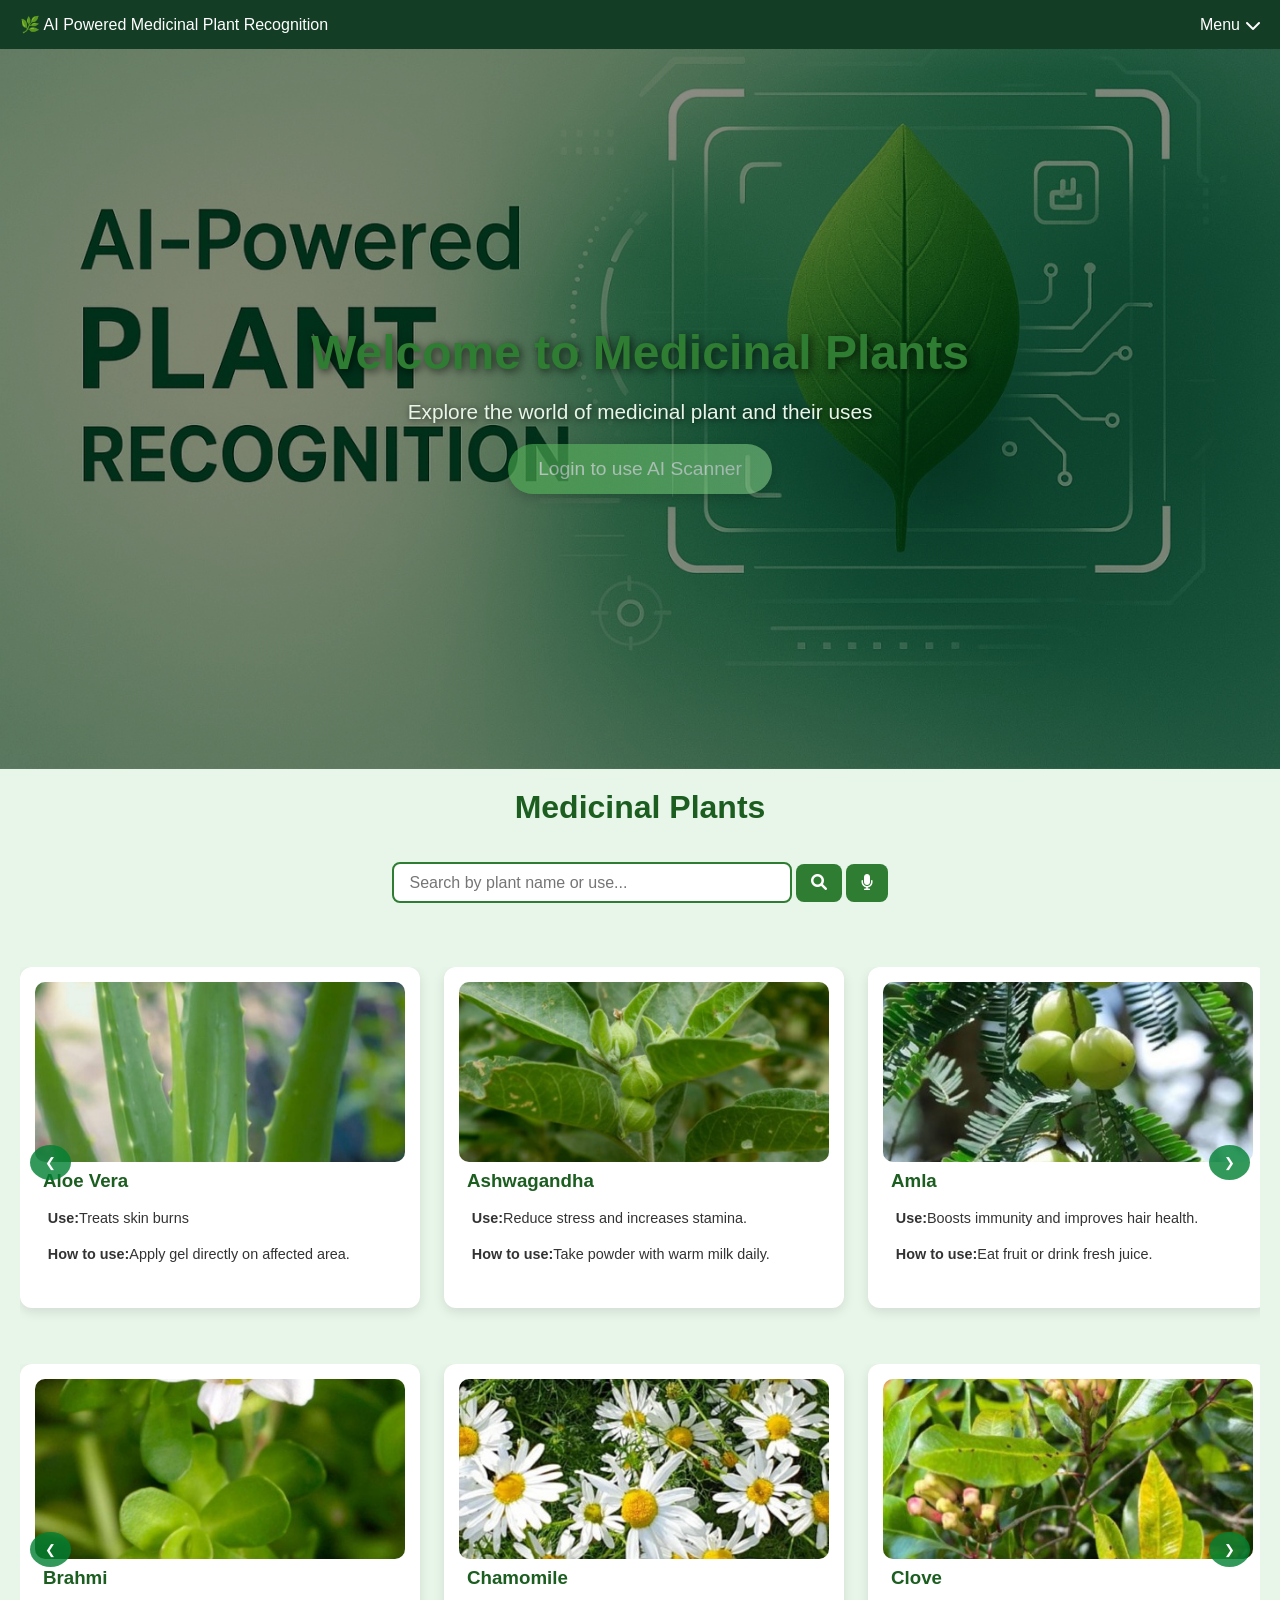
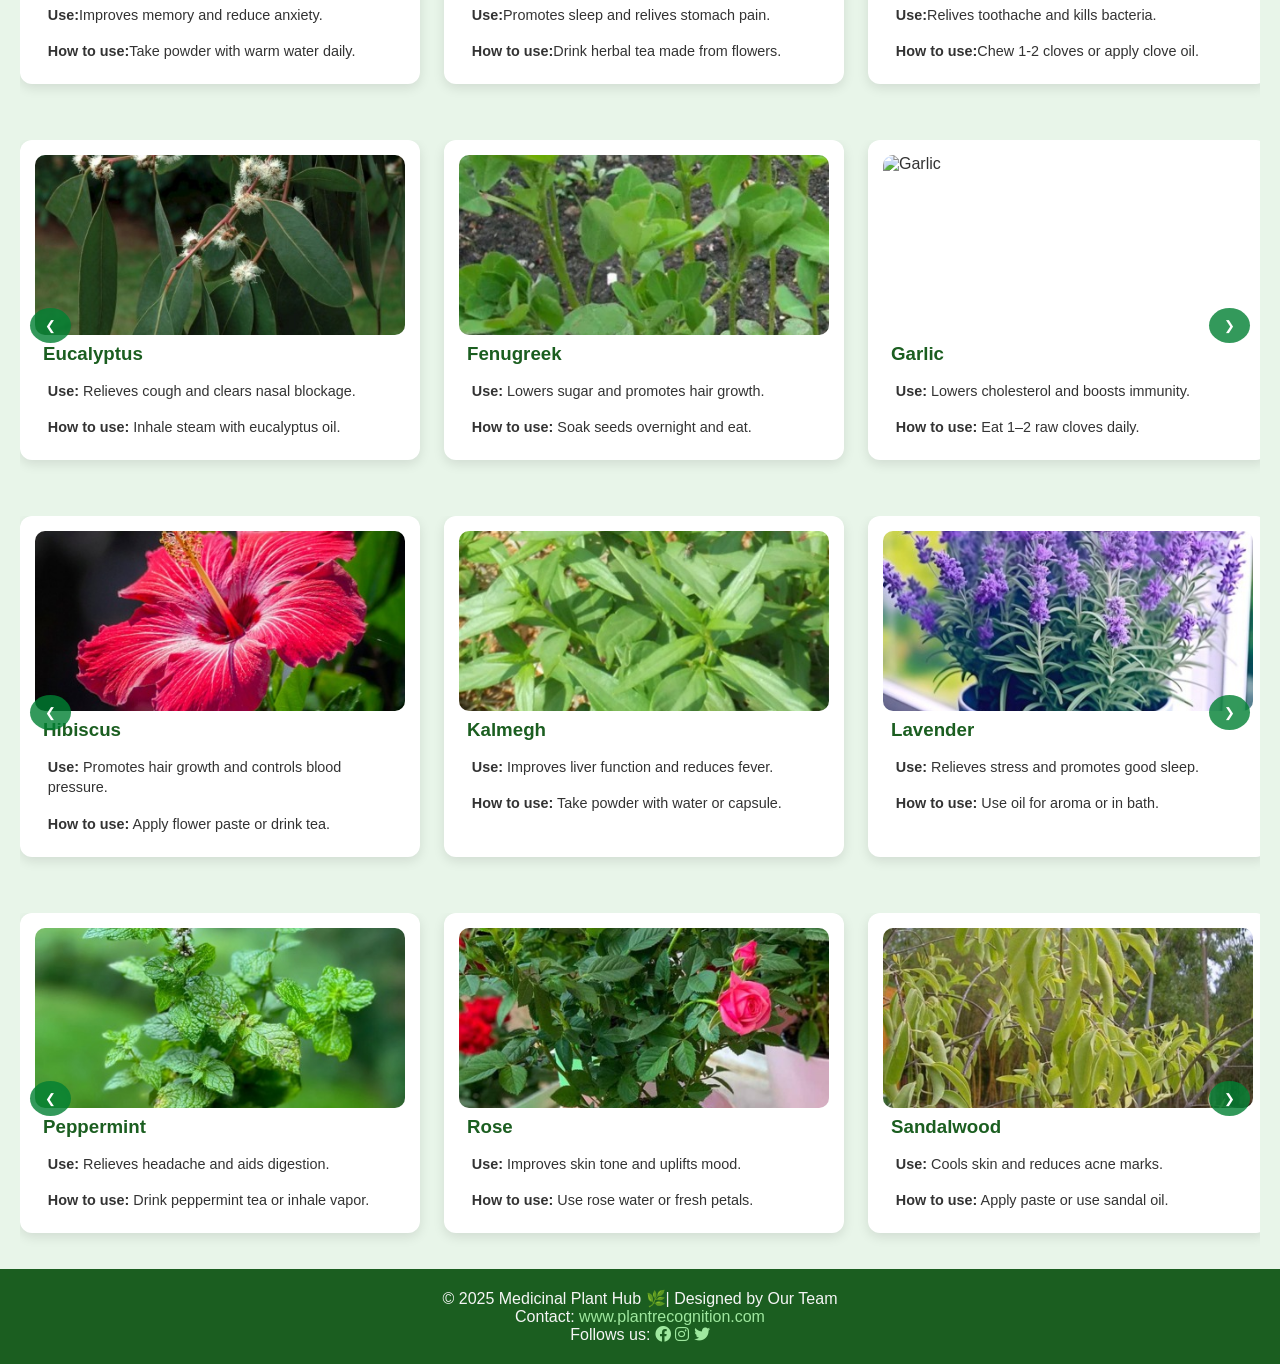
==== index.html @ be01adc6 "Add files via upload" ====
<!DOCTYPE html>
<html>
   <head>
      <meta charset="UTF-8">
      <meta name="viewport" content="width=device-width, initial-scale=1.0">
      <title>Medicinal Plant</title>
      <link rel="stylesheet" href="css/style.css">
      <link rel="stylesheet" href="https://cdnjs.cloudflare.com/ajax/libs/font-awesome/6.0.0/css/all.min.css">
   </head>

   <body>
      <!-- Navbar -->
      <nav class="navbar">
         <div class="logo">🌿 AI Powered Medicinal Plant Recognition</div>
         <div class="dropdown">
            <button class="dropdown-btn">Menu <i class="fa fa-chevron-down"></i></button>
            <div class="dropdown-content">
               <a href="about.html"><i class="fa fa-info-circle"></i> About</a>
               <a href="signin.html" id="loginBtn"><i class="fa fa-sign-in-alt"></i> Login </a>
               <button id="logoutBtn"><i class="fa fa-sign-out-alt"></i> Logout</button>
            </div>
         </div>
      </nav>


      <header class="hero" style="background-image: url(images/home.jpg);">
         <div class="hero-content"> 
            <h1>Welcome to Medicinal Plants</h1>
            <p>Explore the world of medicinal plant and their uses</p>
            <a href="scanner/scanner.html"><button id="aiScanner" class="ai-btn">Try AI Plant Scanner</button></a>
         </div>
      </header> 
      
      <!-- Search Section -->
      <section class="search-section">
         <h2>Medicinal Plants</h2>
         <div class="search-box">
            <input type="text" id="searchInput" placeholder="Search by plant name or use...">
            <button id="homeSearchBtn"><i class="fa fa-search"></i></button>
            <button id="voiceBtn" title="Voice Search"><i class="fa fa-microphone"></i></button>
            <p id="voiceText"></p>
         </div>
      </section>
      
      <!-- Plant Section Section --> 
       <section id="plantGallery1" class="gallery">
         <div class="carousel-container">
            <button class="scroll-btn left">&#10094;</button>
            <div  class="plant-row">
               <div class="plant-card">
                  <img src="images/aloe vera.jpg" alt="Aloe Vera">
                  <h3>Aloe Vera</h3>
                  <p><strong>Use:</strong>Treats skin burns</p>
                  <p><strong>How to use:</strong>Apply gel directly on affected area.</p>
               </div>
               
               <div class="plant-card">
                  <img src="images/ashwagandha.jpg" alt="Ashwagandha">
                  <h3>Ashwagandha</h3>
                  <p><strong>Use:</strong>Reduce stress and increases stamina.</p>
                  <p><strong>How to use:</strong>Take powder with warm milk daily.</p>
               </div>
               
               <div class="plant-card">
                  <img src="images/amla.jpg" alt="Amla">
                  <h3>Amla</h3>
                  <p><strong>Use:</strong>Boosts immunity and improves hair health.</p>
                  <p><strong>How to use:</strong>Eat fruit or drink fresh juice.</p>
               </div>
               
               <div class="plant-card">
                  <img src="images/bael.jpg" alt="Bael">
                  <h3>Bael</h3>
                  <p><strong>Use:</strong>improves digestion and relives constipation. </p>
                  <p><strong>How to use:</strong>Eat ripe pulp or drink Bael juice.</p>
               </div>
               
               <div class="plant-card">
                  <img src="images/bhringraj.jpg" alt="Bhringraj">
                  <h3>Bhringraj</h3>
                  <p><strong>Use:</strong>Promotes hair growth and reduce dandruff.</p>
                  <p><strong>How to use:</strong>Use oil on scalp or take powder with water.</p>
               </div>

               <div class="plant-card">
                  <img src="images/bitter gourd.jpg" alt="Bitter">
                  <h3>Bitter gourd</h3>
                  <p><strong>Use:</strong>Controls diabetes and purifies blood.</p>
                  <p><strong>How to use:</strong>Drink as juice or cook as vegetable.</p>
               </div>
            </div> 
            <button class="scroll-btn right">&#10095;</button>
         </div>
      </section> 

      <section id="plantGallery2" class="gallery">
         <div class="carousel-container">
            <button class="scroll-btn left">&#10094;</button>
            <div  class="plant-row">
               <div class="plant-card">
                  <img src="images/brahmi.jpg" alt="Brahmi">
                  <h3>Brahmi</h3>
                  <p><strong>Use:</strong>Improves memory and reduce anxiety.</p>
                  <p><strong>How to use:</strong>Take powder with warm water daily.</p>
               </div>

               <div class="plant-card">
                  <img src="images/chamomile.jpg" alt="chamomile">
                  <h3>Chamomile</h3>
                  <p><strong>Use:</strong>Promotes sleep and relives stomach pain.</p>
                  <p><strong>How to use:</strong>Drink herbal tea made from flowers.</p>
               </div>

               <div class="plant-card">
                  <img src="images/clove plant.jpg" alt="Clove">
                  <h3>Clove</h3>
                  <p><strong>Use:</strong>Relives toothache and kills bacteria.</p>
                  <p><strong>How to use:</strong>Chew 1-2 cloves or apply clove oil.</p>
               </div>

               <div class="plant-card">
                  <img src="images/coriander.jpg" alt="coriander">
                  <h3>Coriander</h3>
                  <p><strong>Use:</strong>Improves digestion and detoxifies body.</p>
                  <p><strong>How to use:</strong>Drink seed water or use fresh leaves</p>
               </div>

               <div class="plant-card">
                  <img src="images/curry leaves.jpg" alt="curry leaves">
                  <h3>Curry leaves</h3>
                  <p><strong>Use:</strong>Promotes hair growth and supports liver health.</p>
                  <p><strong>How to use:</strong>Eat raw or add to daily food.</p>
               </div>

               <div class="plant-card">
                  <img src="images/cinnamom.jpg" alt="cinnamon">
                  <h3>Cinnamon</h3>
                  <p><strong>Use:</strong>Controls blood sugar and aids digestion.</p>
                  <p><strong>How to use:</strong>Add powder to tea or warm water.</p>
               </div>
            </div> 
            <button class="scroll-btn right">&#10095;</button>
         </div>
      </section> 
      
      <section id="plantGallery3" class="gallery">
         <div class="carousel-container">
            <button class="scroll-btn left">&#10094;</button>
            <div  class="plant-row">
               <div class="plant-card">
                  <img src="images/eucalyptus.jpg" alt="Eucalyptus">
                  <h3>Eucalyptus</h3>
                  <p><strong>Use:</strong> Relieves cough and clears nasal blockage.</p>
                  <p><strong>How to use:</strong> Inhale steam with eucalyptus oil.</p>
               </div>

               <div class="plant-card">
                  <img src="images/fenugreek.jpg" alt="Fenugreek">
                  <h3>Fenugreek</h3>
                  <p><strong>Use:</strong> Lowers sugar and promotes hair growth.</p>
                  <p><strong>How to use:</strong> Soak seeds overnight and eat.</p>
               </div>

               <div class="plant-card">
                  <img src="images/Garlic.jpg" alt="Garlic">
                  <h3>Garlic</h3>
                  <p><strong>Use:</strong> Lowers cholesterol and boosts immunity.</p>
                  <p><strong>How to use:</strong> Eat 1–2 raw cloves daily.</p>
               </div>

               <div class="plant-card">
                  <img src="images/Giloy.jpg" alt="Giloy">
                  <h3>Giloy</h3>
                  <p><strong>Use:</strong> Boosts immunity and reduces fever.</p>
                  <p><strong>How to use:</strong> Drink stem juice or decoction daily.</p>
               </div>

               <div class="plant-card">
                  <img src="images/ginger.jpg" alt="Ginger">
                  <h3>Ginger</h3>
                  <p><strong>Use:</strong> Relieves cold, cough, and nausea.</p>
                  <p><strong>How to use:</strong> Drink ginger tea or chew raw slices.</p>
               </div>

               <div class="plant-card">
                  <img src="images/gotu kola.jpg" alt="Gotu Kola">
                  <h3>Gotu Kola</h3>
                  <p><strong>Use:</strong> Improves memory and skin health.</p>
                  <p><strong>How to use:</strong> Take powder or capsule with water.</p>
               </div>
            </div> 
            <button class="scroll-btn right">&#10095;</button>
         </div>
      </section> 

      <section id="plantGallery4" class="gallery">
         <div class="carousel-container">
            <button class="scroll-btn left">&#10094;</button>
            <div  class="plant-row">
               <div class="plant-card">
                  <img src="images/hibiscus.jpg" alt="Hibiscus">
                  <h3>Hibiscus</h3>
                  <p><strong>Use:</strong> Promotes hair growth and controls blood pressure.</p>
                  <p><strong>How to use:</strong> Apply flower paste or drink tea.</p>
               </div>

               <div class="plant-card">
                  <img src="images/Kalmegh.jpg" alt="Kalmegh">
                  <h3>Kalmegh</h3>
                  <p><strong>Use:</strong> Improves liver function and reduces fever.</p>
                  <p><strong>How to use:</strong> Take powder with water or capsule.</p>
               </div>

               <div class="plant-card">
                  <img src="images/lavender.jpg" alt="Lavender">
                  <h3>Lavender</h3>
                  <p><strong>Use:</strong> Relieves stress and promotes good sleep.</p>
                  <p><strong>How to use:</strong> Use oil for aroma or in bath.</p>
               </div>
               <div class="plant-card">
                  <img src="images/lemongrass.jpg" alt="Lemongrass">
                  <h3>Lemongrass</h3>
                  <p><strong>Use:</strong> Improves digestion and reduces stress.</p>
                  <p><strong>How to use:</strong> Drink tea made from fresh leaves.</p>
               </div>
               
               <div class="plant-card">
                  <img src="images/mint.jpg" alt="Mint">
                  <h3>Mint</h3>
                  <p><strong>Use:</strong> Cools body and aids digestion.</p>
                  <p><strong>How to use:</strong> Add leaves to tea or juice.</p>
               </div>
               
               <div class="plant-card">
                  <img src="images/neem.jpg" alt="Neem">
                  <h3>Neem</h3>
                  <p><strong>Use:</strong> Purifies blood and treats acne.</p>
                  <p><strong>How to use:</strong> Apply paste or chew tender leaves.</p>
               </div>
            </div> 
            <button class="scroll-btn right">&#10095;</button>
         </div>
      </section> 

      <section id="plantGallery5" class="gallery">
         <div class="carousel-container">
            <button class="scroll-btn left">&#10094;</button>
            <div  class="plant-row">
               <div class="plant-card">
                  <img src="images/peppermint.jpg" alt="Peppermint">
                  <h3>Peppermint</h3>
                  <p><strong>Use:</strong> Relieves headache and aids digestion.</p>
                  <p><strong>How to use:</strong> Drink peppermint tea or inhale vapor.</p>
               </div>
               <div class="plant-card">
                  <img src="images/rose.jpg" alt="Rose">
                  <h3>Rose</h3>
                  <p><strong>Use:</strong> Improves skin tone and uplifts mood.</p>
                  <p><strong>How to use:</strong> Use rose water or fresh petals.</p>
               </div>
               
               <div class="plant-card">
                  <img src="images/sandalwood.jpg" alt="Sandalwood">
                  <h3>Sandalwood</h3>
                  <p><strong>Use:</strong> Cools skin and reduces acne marks.</p>
                  <p><strong>How to use:</strong> Apply paste or use sandal oil.</p>
               </div>
               
               <div class="plant-card">
                  <img src="images/shankhpushpi.jpg" alt="Shankhpushpi">
                  <h3>Shankhpushpi</h3>
                  <p><strong>Use:</strong> Improves memory and reduces stress.</p>
                  <p><strong>How to use:</strong> Take syrup or powder with milk.</p>
               </div>
               
               <div class="plant-card">
                  <img src="images/Tulsi.jpg" alt="Tulsi">
                  <h3>Tulsi (Holy Basil)</h3>
                  <p><strong>Use:</strong> Relieves cough and boosts immunity.</p>
                  <p><strong>How to use:</strong> Chew leaves or drink Tulsi tea.</p>
               </div>
               <div class="plant-card">
                  <img src="images/turmeric.jpg" alt="Turmeric">
                  <h3>Turmeric</h3>
                  <p><strong>Use:</strong> Reduces inflammation and boosts immunity.</p>
                  <p><strong>How to use:</strong> Mix in warm milk or apply paste.</p>
               </div>
            </div> 
            <button class="scroll-btn right">&#10095;</button>
         </div>
      </section> 

      <div id="plantModal" class="modal">
         <div class="modal-content">
            <span class="close-btn">&times;</span>
            <img id="modalImage" src="" alt="Plant Image">
            <h2 id="modalName"></h2>
            <p><strong>Use:</strong><span id="modalUse"></span></p>
            <p><strong>How to use:</strong><span id="modalHow"></span></p>
         </div>
      </div>

      <footer class="site-footer">
         <div class="footer-content">
            <p>&copy; 2025 Medicinal Plant Hub 🌿| Designed by Our Team  </p>
            <p>
               Contact: <a href="mailto:info@medicinalhub.com">www.plantrecognition.com</a>
            </p>
            <p>
               Follows us:
               <a href="#" class="socials-link"><i class="fa-brands fa-facebook"></i></a>
               <a href="#" class="socials-link"><i class="fa-brands fa-instagram"></i></a>
               <a href="#" class="socials-link"><i class="fa-brands fa-twitter"></i></a>
            </p>
         </div>
      </footer>
      <script src="js/script.js"></script>
   </body>

</html>
---- css/style.css ----
/* ================= RESET ================= */
* {
    margin: 0;
    padding: 0;
    box-sizing: border-box;
}

/* ================= BODY & GLOBAL ================= */
body {
    font-family: 'Poppins', sans-serif;
    background-color: #0a0606;
    color: #333;
    display: flex;
    flex-direction: column;
}

a {
    text-decoration: none;
    color: #4CAF50;
    transition: color 0.3s ease;
}

a:hover {
    color: #2E7D32;
}

h1, h3 {
    color: #2E7D32;
}

h2 {
    color: #2E7D32;
    opacity: 0;
    transform: translateY(10px);
    animation: fadeSlide 0.8s ease forwards;
}

@keyframes fadeSlide {
    from { opacity: 0; transform: translateY(10px); }
    to { opacity: 1; transform: translateY(0); }
}

/* ================= NAVBAR ================= */
.navbar {
    display: flex;
    justify-content: space-between;
    align-items: center;
    background-color: #143d25;
    padding: 15px 20px;
    color: #fff;
}


/* ================= DROPDOWN MENU ================= */

.dropdown {
    position: relative;
}

.dropdown-btn {
    background: transparent;
    border: none;
    color: white;
    font-size: 16px;
    font-weight: 500;
    cursor: pointer;
    display: flex;
    align-items: center;
    gap: 6px;
}

.dropdown-btn i {
    transition: transform 0.3s ease;
}

/* Dropdown box */
.dropdown-content {
    position: absolute;
    right: 0;
    top: 120%;
    background: white;
    min-width: 160px;
    border-radius: 10px;
    box-shadow: 0 10px 25px rgba(0,0,0,0.2);
    overflow: hidden;

    opacity: 0;
    transform: translateY(-10px);
    pointer-events: none;
    transition: all 0.35s ease;
    z-index: 20;
}

/* Show dropdown */
.dropdown.active .dropdown-content {
    opacity: 1;
    transform: translateY(0);
    pointer-events: auto;
}

/* Rotate arrow */
.dropdown.active .dropdown-btn i {
    transform: rotate(180deg);
}

/* Dropdown links */
.dropdown-content a,
.dropdown-content button {
    display: flex;
    align-items: center;
    gap: 10px;
    padding: 12px 15px;
    font-size: 15px;
    background: none;
    border: none;
    width: 100%;
    text-align: left;
    color: #2e7d32;
    cursor: pointer;
}

.dropdown-content a:hover,
.dropdown-content button:hover {
    background-color: #e8f5e9;
}

/* Logout color */
.dropdown-content button {
    color: #c62828;
}


/* ================= HERO SECTION ================= */
.hero {
    position: relative;
    height: 80vh;

    display: flex;
    align-items: center;
    justify-content: center;
    text-align: center;

    /* Background FIX */
    background-repeat: no-repeat;
    background-size: cover;
    background-position: center center;
    background-attachment: scroll;

    color: white;
    overflow: hidden;
}


.hero::before {
    content: "";
    position: absolute;
    inset: 0;
    background: rgba(0,0,0,0.45);
    z-index: 0;
}

.hero-content {
    position: relative;
    z-index: 1;
    padding: 20px;
    color: #e8f5e9;
}

.hero-content h1 {
    font-size: 3rem;
    font-weight: bold;
    text-shadow: 2px 2px 8px rgba(0,0,0,0.7);
}

.hero-content p {
    font-size: 1.3rem;
    margin: 20px 0;
    text-shadow: 1px 1px 6px rgba(0,0,0,0.7);
}

.ai-btn {
    background: linear-gradient(90deg, #4caf50, #81c784);
    color: white;
    border: none;
    border-radius: 30px;
    padding: 14px 30px;
    font-size: 1.2rem;
    cursor: pointer;
    box-shadow: 0 4px 12px rgba(0,0,0,0.3);
    transition: 0.3s ease;
}

.ai-btn:hover {
    background: linear-gradient(90deg, #2e7d32, #66bb6a);
    transform: scale(1.08);
}

/* ================= GALLERY ================= */
.gallery {
    padding: 20px;
    display: grid;
    gap: 20px;
    background-color: #e8f5e9;
}

.gallery h2 {
    text-align: center;
    font-size: 2rem;
    margin-bottom: 1rem;
    color: #1b5e20;
}

.plant-row {
    display: flex;
    gap: 1.5rem;
    overflow-x: auto;
    padding-bottom: 1rem;
    scrollbar-width: none;
    scroll-behavior: smooth;
}

.plant-row::-webkit-scrollbar {
    display: none;
}

/* ================= PLANT CARD ================= */
.plant-card {
    background: #fff;
    border-radius: 12px;
    min-width: 260px;
    width: 400px;
    flex-shrink: 0;
    overflow: hidden;
    padding: 15px;
    display: flex;
    justify-content: flex-start;
    flex-direction: column;
    box-shadow: 0 4px 12px rgba(0,0,0,0.1);
    transition: transform 0.3s ease, box-shadow 0.3s ease;
}

.plant-card:hover {
    transform: translateY(-6px) scale(1.02);
    box-shadow: 0 8px 20px rgba(0,0,0,0.15);
}

.plant-card img {
    width: 100%;
    height: 180px;
    object-fit: cover;
    border-radius: 10px;
}

.plant-card h3 {
    margin: 0.5rem;
    color: #1b5e20;
}

.plant-card p {
    font-size: 0.9rem;
    color: #333;
    margin: 0.5rem 0.8rem 0.5rem;
    line-height: 1.4;
    word-wrap: break-word;
    overflow: hidden;
    text-overflow: ellipsis;
}

/* ================= SEARCH ================= */
.search-section {
    padding: 20px;
    display: grid;
    gap: 20px;
    background-color: #e8f5e9;
}

.search-section h2 {
    text-align: center;
    color: #1b5e20;
    font-size: 2rem;
    margin-bottom: 1rem;
}

.search-box {
    text-align: center;
    margin-bottom: 1.5rem;
}

.search-box input {
    width: 80%;
    max-width: 400px;
    padding: 0.6rem 1rem;
    border: 2px solid #2e7d32;
    border-radius: 8px;
    outline: none;
    font-size: 1rem;
}

.search-box input:focus {
    border-color: #1b5e20;
    box-shadow: 0 0 5px rgba(46,125,50,0.5);
}

.search-box button {
    background-color: #2e7d32;
    color: white;
    border: none;
    padding: 10px 15px;
    border-radius: 8px;
    cursor: pointer;
    font-size: 16px;
    transition: 0.3s ease;
    align-items: center;
    justify-content: center;
}

.search-box button:hover {
    background-color: #256628;
    transform: scale(1.05);
}

/* ================ Carousel container ========= */
.carousel-container {
    position: relative;
    display: flex;
    overflow: hidden;
    width: 100%;
    align-items: center;
}

/* ============== Scrool button ============== */
.scroll-btn {
    position: absolute;
    top: 50%;
    transform: translate(-50);
    background-color: rgba(0, 128, 50, 0.8);
    color: white;
    border: none;
    border-radius: 50%;
    cursor: pointer;
    z-index: 5;
    padding: 10px 15px;
}

.scroll-btn[style*="display:none"]{
    opacity: 0;
    pointer-events: none;
}

.scroll-btn:hover {
    background-color: rgba(0, 128, 0, 1);
}

.scroll-btn.left {
    left: 10px;
}

.scroll-btn.right {
    right: 10px;
}

/* ================= MODAL ================= */
.modal {
    display: none;
    position: fixed;
    left: 0;
    top: 0;
    width: 100%;
    height: 100%;
    animation: fadeIn 0.3s ease;
    background: rgba(0,0,0,0.6);
    z-index: 100;
    justify-content: center;
    align-items: center;
}

.modal-content {
    background-color: white;
    padding: 1.5rem;
    border-radius: 12px;
    max-width: 500px;
    width: 90%;
    text-align: center;
    position: relative;
    margin: 15% auto;
    box-shadow: 0 4px 20px rgba(0,0,0,0.3);
}

.modal-content img {
    width: 100%;
    height: auto;
    object-fit: cover;
    border-radius: 5px;
}

.modal-content h2 {
    margin-top: 1rem;
    color: #1b5e20;
}

.modal-content p {
    color: #333;
    margin: 0.5rem 0;
    font-size: 1rem;
}

.btn {
    color: white;
    background-color: #4CAF50;
    padding: 10px 20px;
    border-radius:8px;
    border: none;
    font-weight: 500;
}

.btn:hover {
    background-color: #388E3c;
    transform: translate(1px);
}

.btn:active {
    transform: translate(1px);
}

.close-btn {
    position: absolute;
    top: 10px;
    right: 15px;
    font-size: 1.8rem;
    color: #333;
    cursor: pointer;
    transition: color 0.3s ease;
}

.close-btn:hover {
    color:#d32f2f;
}

@keyframes fadeIn{
    from { opacity: 0;}
    to { opacity: 1;}
}

/* ================= FOOTER ================= */
.footer {
    background-color: #388e3c;
    color: white;
    text-align: center;
    padding: 15px 10px;
    font-size: 0.9rem;
}

.site-footer {
    background-color: #1b5e20;
    color: #f5f5f5;
    text-align: center;
    padding: 20px 10px;
    margin-top: auto;
}

.site-footer a {
    color: #9fe89f;
    text-decoration: none;
    font-weight: 500;
}

.site-footer a:hover {
    text-decoration: underline;
}

.footer-content {
    max-width: 800px;
    margin: 0 auto;
}

/* =================  MOBILE VIEW ================= */
@media (max-width: 768px) {

    /* -------- BODY -------- */
    body {
        background-color: #eaeded;
        font-family: Arial, sans-serif;
        font-size: 14px;
    }

    /* -------- NAVBAR (Amazon-like) -------- */
    .navbar {
        background-color: #131921;
        color: #fff;
        padding: 10px 12px;
        display: flex;
        justify-content: space-between;
        align-items: center;
    }

    .logo {
        font-size: 14px;
        font-weight: bold;
        color: #fff;
    }

    .dropdown-btn {
        background-color: #232f3e;
        padding: 6px 10px;
        border-radius: 6px;
        font-size: 13px;
    }

    /* -------- HERO -------- */
    .hero {
        height: auto;
        padding: 25px 15px;
        background-position: center top;
    }

    .hero-content h1 {
        font-size: 1.5rem;
        line-height: 1.3;
        color: #fff;
    }

    .hero-content p {
        font-size: 0.95rem;
        margin: 10px 0 15px;
        color: #eaeaea;
    }

    .ai-btn {
        width: 100%;
        padding: 12px;
        font-size: 1rem;
        border-radius: 30px;
        background: linear-gradient(90deg, #4caf50, #81c784);
        color: #111;
        font-weight: bold;
    }

    .ai-btn:hover {
        background: #f7ca00;
    }

    /* -------- SEARCH (Amazon style bar) -------- */
    .search-section {
        background-color: #eaeded;
        padding: 10px;
    }

    .search-box {
        display: flex;
        gap: 6px;
    }

    .search-box input {
        flex: 1;
        border-radius: 6px;
        border: 2px solid #2e7d32;
        border: none;
        padding: 10px;
        font-size: 14px;
    }

    .search-box button {
        background-color: #febd69;
        border-radius: 6px;
        padding: 10px 12px;
        color: #111;
        font-size: 15px;
    }

    /* -------- GALLERY -------- */
    .gallery {
        background-color: #eaeded;
        padding: 10px;
    }

    .gallery h2 {
        font-size: 1.2rem;
        margin-bottom: 10px;
        color: #111;
    }

    /* -------- PRODUCT ROW (Horizontal) -------- */
    .plant-row {
        gap: 10px;
        padding-bottom: 10px;
    }

    /* -------- AMAZON-LIKE CARD -------- */
    .plant-card {
        width: 160px;
        min-width: 160px;
        border-radius: 8px;
        background-color: #fff;
        box-shadow: 0 1px 4px rgba(0,0,0,0.15);
        padding: 8px;
    }

    .plant-card img {
        height: 120px;
        border-radius: 6px;
        object-fit: cover;
    }

    .plant-card h3 {
        font-size: 0.95rem;
        margin: 6px 0 4px;
        color: #111;
    }

    .plant-card p {
        font-size: 0.8rem;
        color: #555;
        margin: 2px 0;
    }

    /* -------- SCROLL BUTTONS -------- */
    .scroll-btn {
        display: none; /* Amazon hides arrows on mobile */
    }

    /* -------- MODAL -------- */
    .modal-content {
        width: 95%;
        border-radius: 10px;
    }

    /* -------- FOOTER -------- */
    .site-footer {
        background-color: #131921;
        color: #ddd;
        font-size: 12px;
        padding: 15px 10px;
    }

    .site-footer a {
        color: #febd69;
    }
}
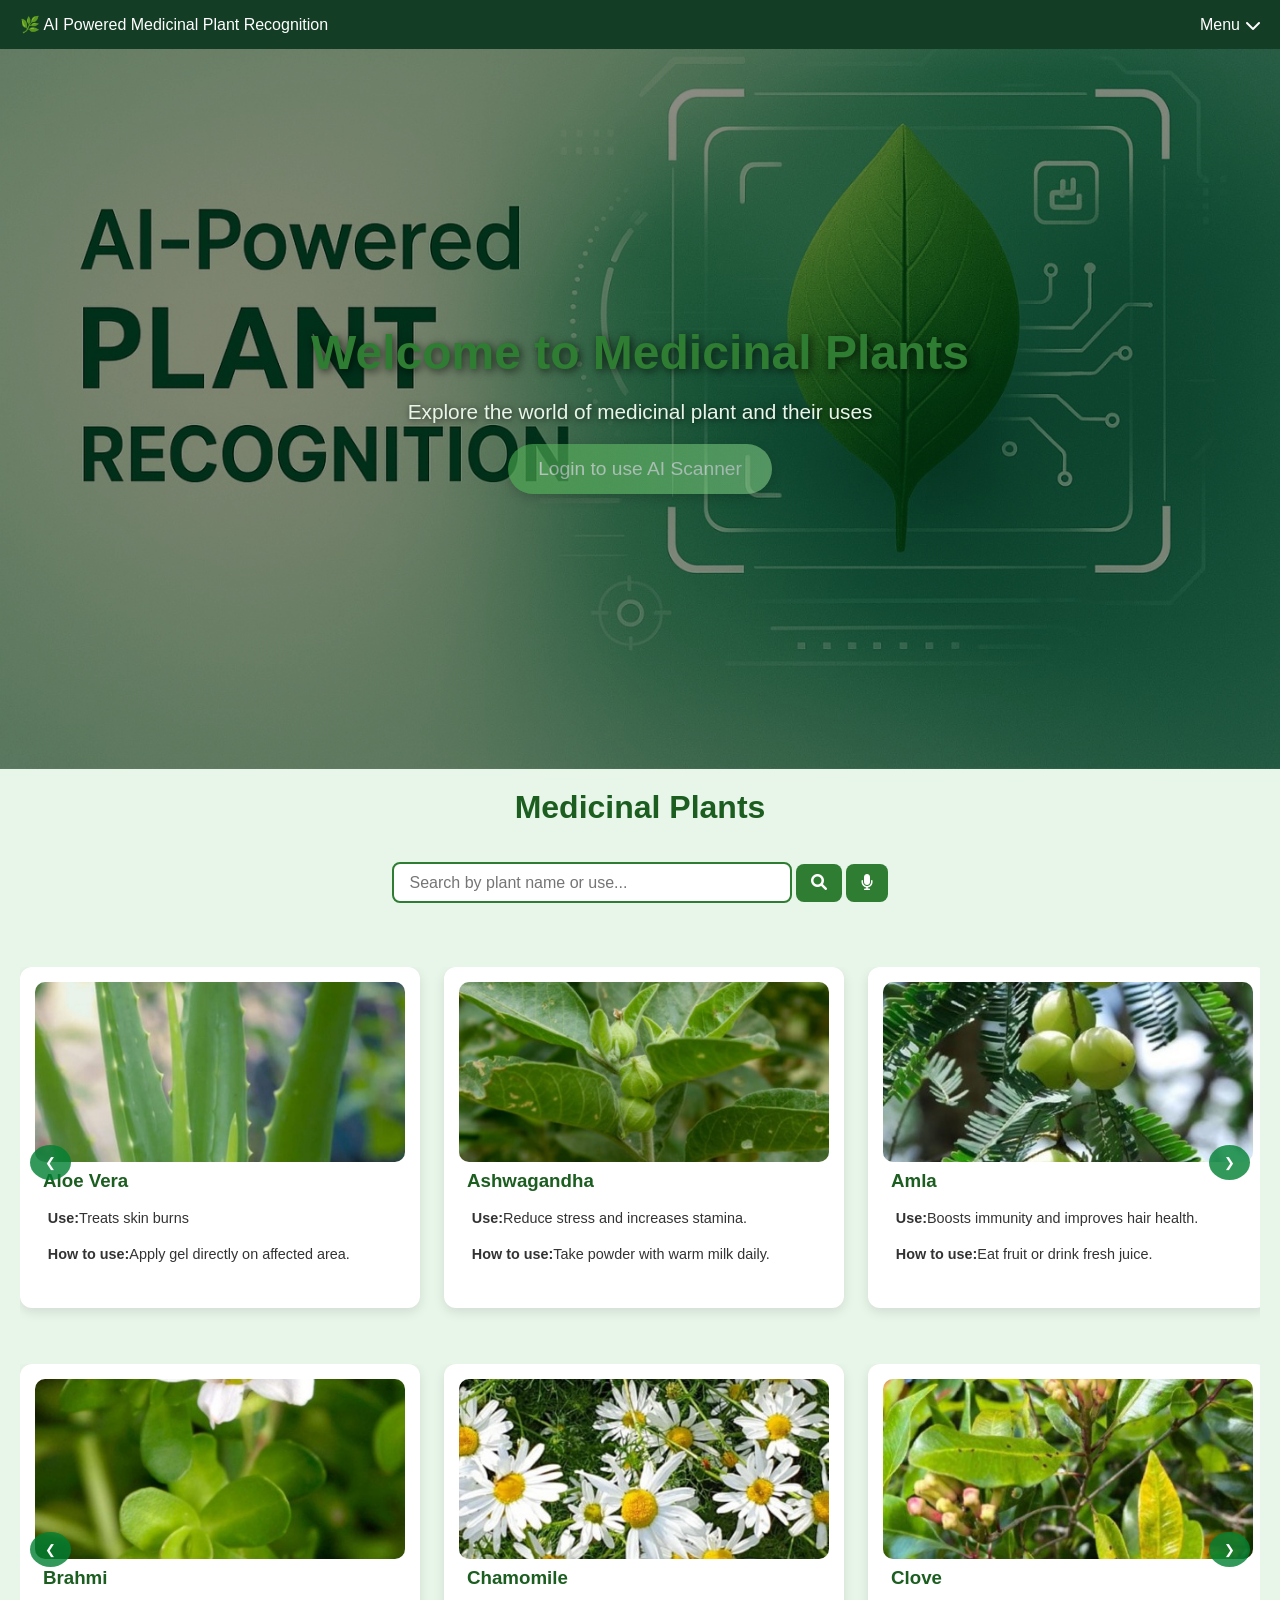
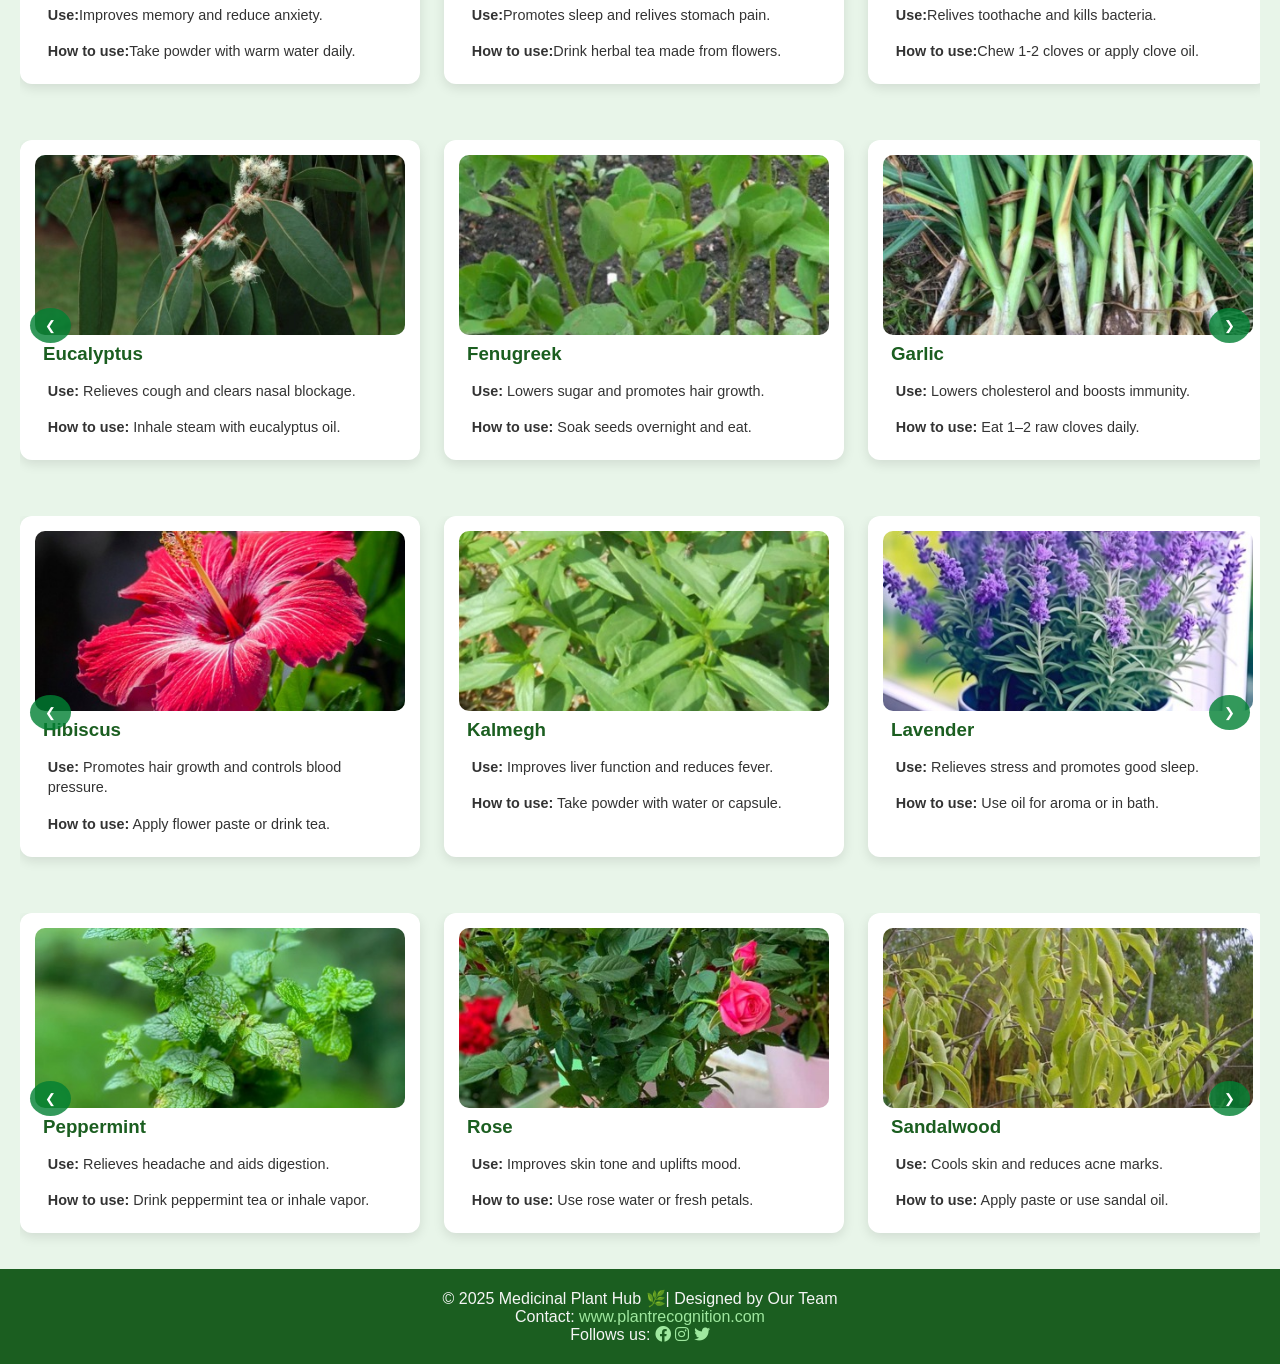
==== commit 98be1563: "Update index.html" ====
--- a/index.html
+++ b/index.html
@@ -162,14 +162,14 @@
                </div>
 
                <div class="plant-card">
-                  <img src="images/Garlic.jpg" alt="Garlic">
+                  <img src="images/garlic.jpg" alt="Garlic">
                   <h3>Garlic</h3>
                   <p><strong>Use:</strong> Lowers cholesterol and boosts immunity.</p>
                   <p><strong>How to use:</strong> Eat 1–2 raw cloves daily.</p>
                </div>
 
                <div class="plant-card">
-                  <img src="images/Giloy.jpg" alt="Giloy">
+                  <img src="images/giloy.jpg" alt="Giloy">
                   <h3>Giloy</h3>
                   <p><strong>Use:</strong> Boosts immunity and reduces fever.</p>
                   <p><strong>How to use:</strong> Drink stem juice or decoction daily.</p>
@@ -317,4 +317,4 @@
       <script src="js/script.js"></script>
    </body>
 
-</html>+</html>
